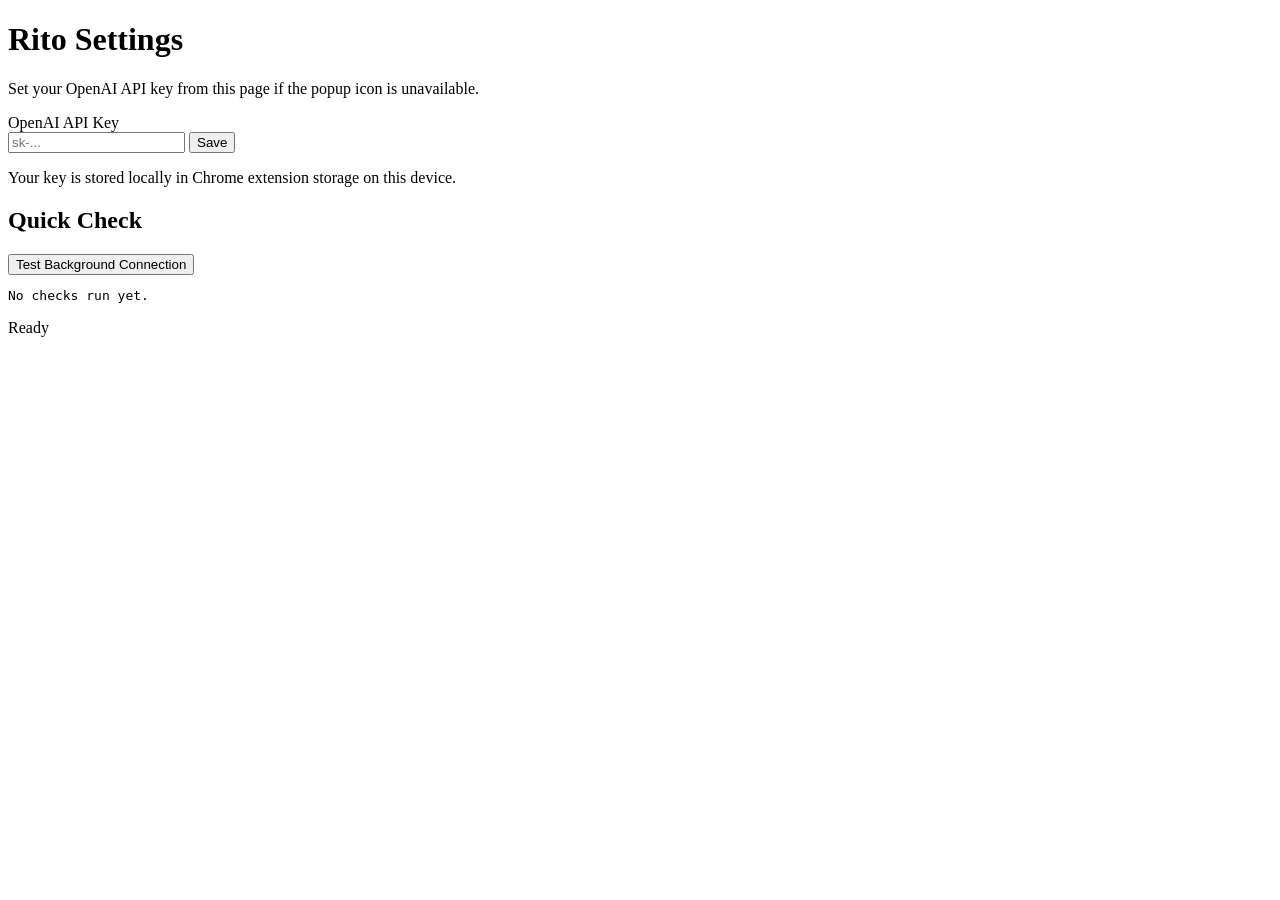
==== rito-extension/options.html @ aa003473 "add fallback html" ====
<!doctype html>
<html lang="en">
  <head>
    <meta charset="UTF-8" />
    <meta name="viewport" content="width=device-width, initial-scale=1.0" />
    <title>Rito Settings</title>
    <link rel="stylesheet" href="options.css" />
  </head>
  <body>
    <main class="wrap">
      <h1>Rito Settings</h1>
      <p class="subtitle">
        Set your OpenAI API key from this page if the popup icon is unavailable.
      </p>

      <section class="panel">
        <label for="apiKey">OpenAI API Key</label>
        <div class="row">
          <input
            id="apiKey"
            type="password"
            placeholder="sk-..."
            autocomplete="off"
          />
          <button id="saveBtn">Save</button>
        </div>
        <p class="hint">
          Your key is stored locally in Chrome extension storage on this device.
        </p>
      </section>

      <section class="panel">
        <h2>Quick Check</h2>
        <button id="testBtn" class="secondary">
          Test Background Connection
        </button>
        <pre id="result">No checks run yet.</pre>
      </section>

      <p id="status">Ready</p>
    </main>

    <script src="options.js"></script>
  </body>
</html>
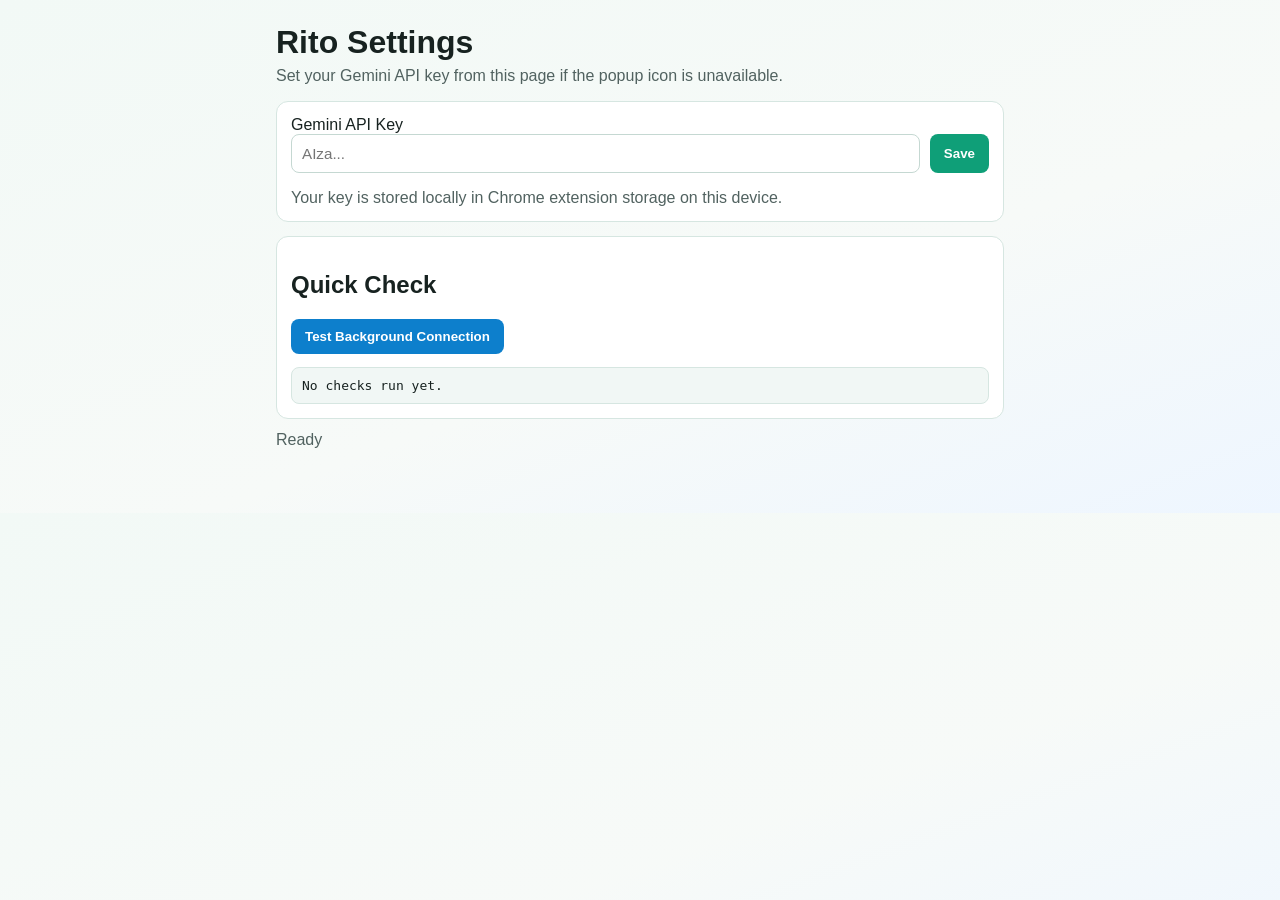
==== commit 82ce009a: "swith options to use gemini" ====
--- a/rito-extension/options.html
+++ b/rito-extension/options.html
@@ -10,16 +10,16 @@
     <main class="wrap">
       <h1>Rito Settings</h1>
       <p class="subtitle">
-        Set your OpenAI API key from this page if the popup icon is unavailable.
+        Set your Gemini API key from this page if the popup icon is unavailable.
       </p>
 
       <section class="panel">
-        <label for="apiKey">OpenAI API Key</label>
+        <label for="apiKey">Gemini API Key</label>
         <div class="row">
           <input
             id="apiKey"
             type="password"
-            placeholder="sk-..."
+            placeholder="AIza..."
             autocomplete="off"
           />
           <button id="saveBtn">Save</button>
--- a/rito-extension/options.css
+++ b/rito-extension/options.css
@@ -0,0 +1,89 @@
+:root {
+  --bg: #f7faf8;
+  --panel: #ffffff;
+  --text: #172220;
+  --muted: #516260;
+  --accent: #0f9f78;
+  --accent-2: #0d7fcc;
+  --border: #d6e6e1;
+}
+
+* {
+  box-sizing: border-box;
+}
+
+body {
+  margin: 0;
+  font-family: "Trebuchet MS", "Segoe UI", sans-serif;
+  background: linear-gradient(160deg, #f2f9f6 0%, var(--bg) 60%, #eef6ff 100%);
+  color: var(--text);
+}
+
+.wrap {
+  max-width: 760px;
+  margin: 24px auto;
+  padding: 0 16px 24px;
+}
+
+h1 {
+  margin: 0;
+}
+
+.subtitle {
+  margin-top: 6px;
+  color: var(--muted);
+}
+
+.panel {
+  background: var(--panel);
+  border: 1px solid var(--border);
+  border-radius: 12px;
+  padding: 14px;
+  margin-top: 14px;
+}
+
+.row {
+  display: flex;
+  gap: 10px;
+}
+
+input {
+  flex: 1;
+  padding: 10px;
+  border-radius: 8px;
+  border: 1px solid #c5d8d2;
+  font-size: 0.95rem;
+}
+
+button {
+  padding: 10px 14px;
+  border: 0;
+  border-radius: 8px;
+  color: white;
+  background: var(--accent);
+  font-weight: 700;
+  cursor: pointer;
+}
+
+button.secondary {
+  background: var(--accent-2);
+}
+
+.hint {
+  color: var(--muted);
+  margin-bottom: 0;
+}
+
+pre {
+  white-space: pre-wrap;
+  background: #f1f7f5;
+  border: 1px solid var(--border);
+  border-radius: 8px;
+  padding: 10px;
+  margin-bottom: 0;
+}
+
+#status {
+  margin-top: 12px;
+  color: var(--muted);
+}
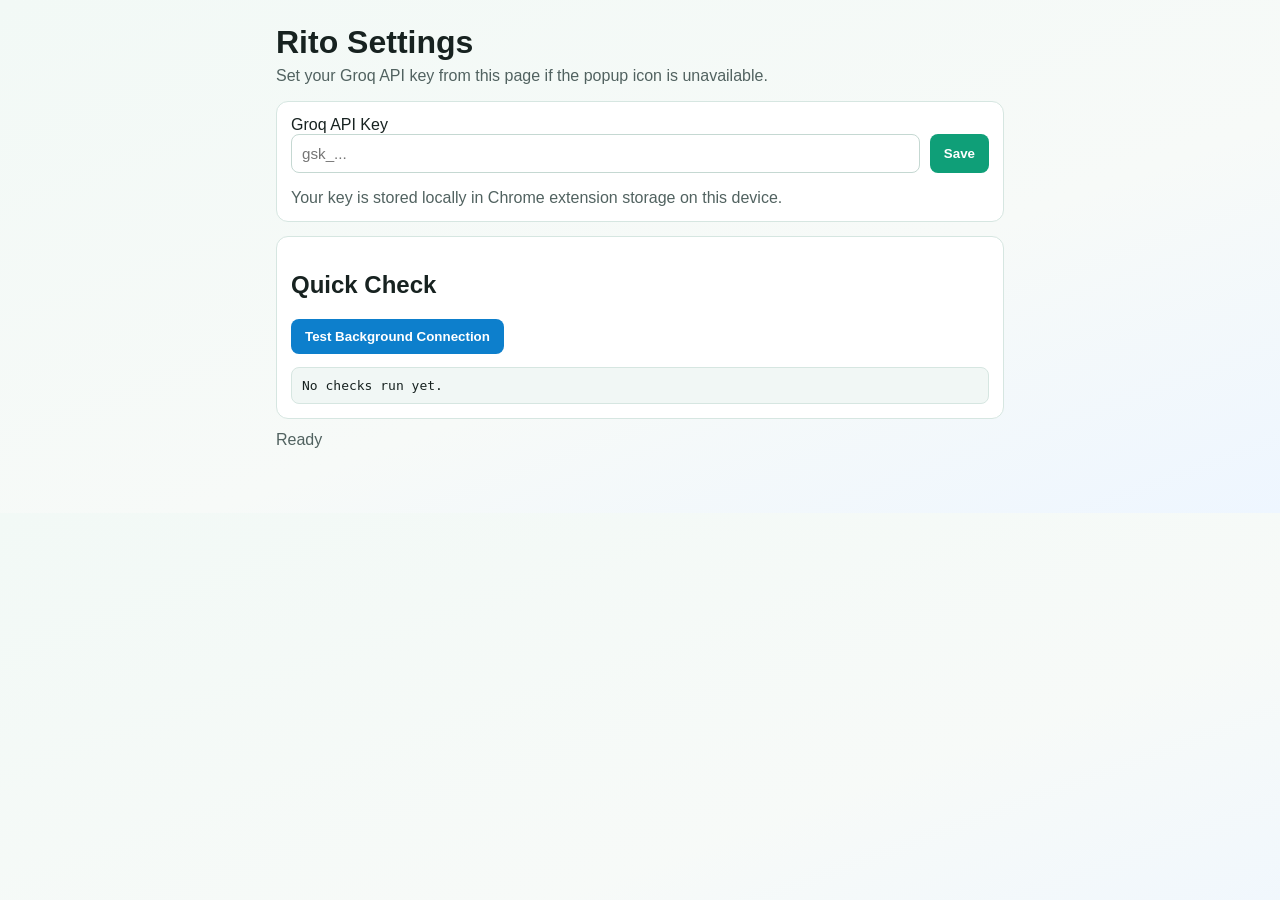
==== commit 44044f51: "update the options html" ====
--- a/rito-extension/options.html
+++ b/rito-extension/options.html
@@ -10,16 +10,16 @@
     <main class="wrap">
       <h1>Rito Settings</h1>
       <p class="subtitle">
-        Set your Gemini API key from this page if the popup icon is unavailable.
+        Set your Groq API key from this page if the popup icon is unavailable.
       </p>
 
       <section class="panel">
-        <label for="apiKey">Gemini API Key</label>
+        <label for="apiKey">Groq API Key</label>
         <div class="row">
           <input
             id="apiKey"
             type="password"
-            placeholder="AIza..."
+            placeholder="gsk_..."
             autocomplete="off"
           />
           <button id="saveBtn">Save</button>
